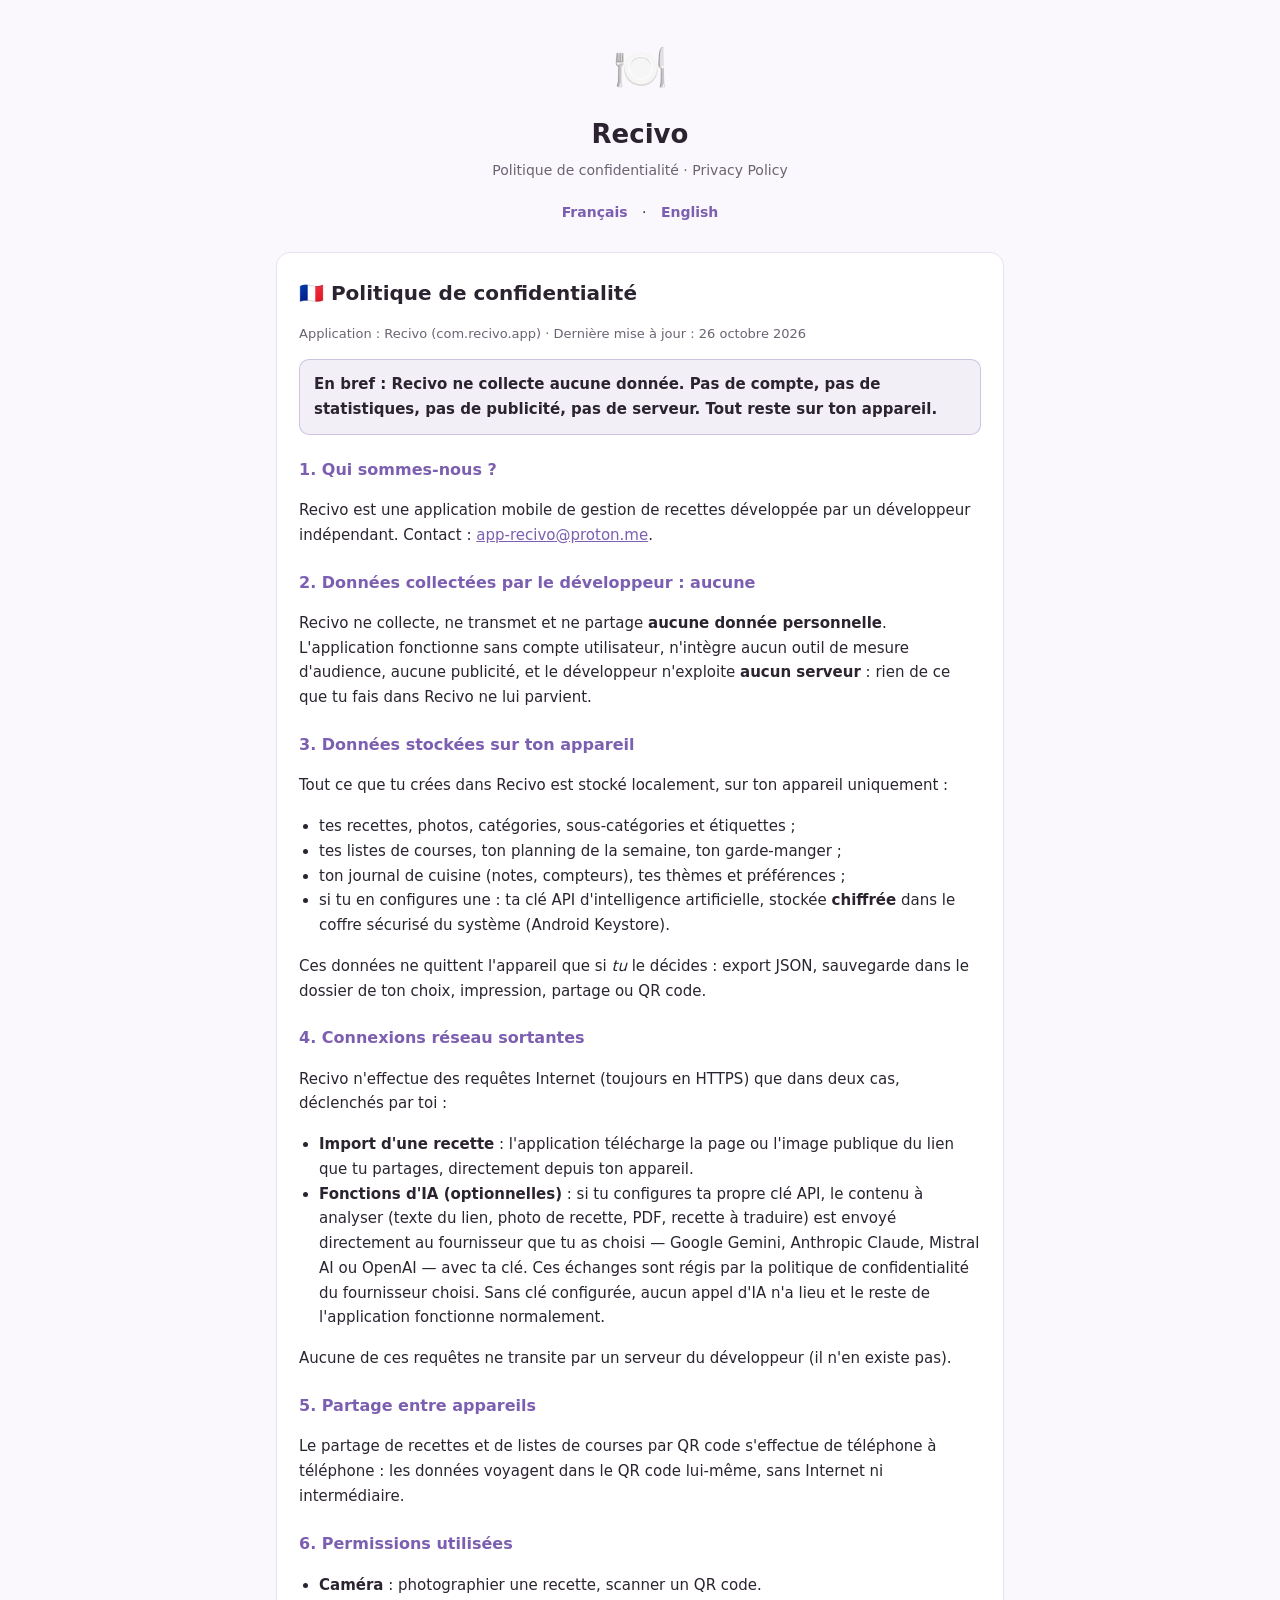
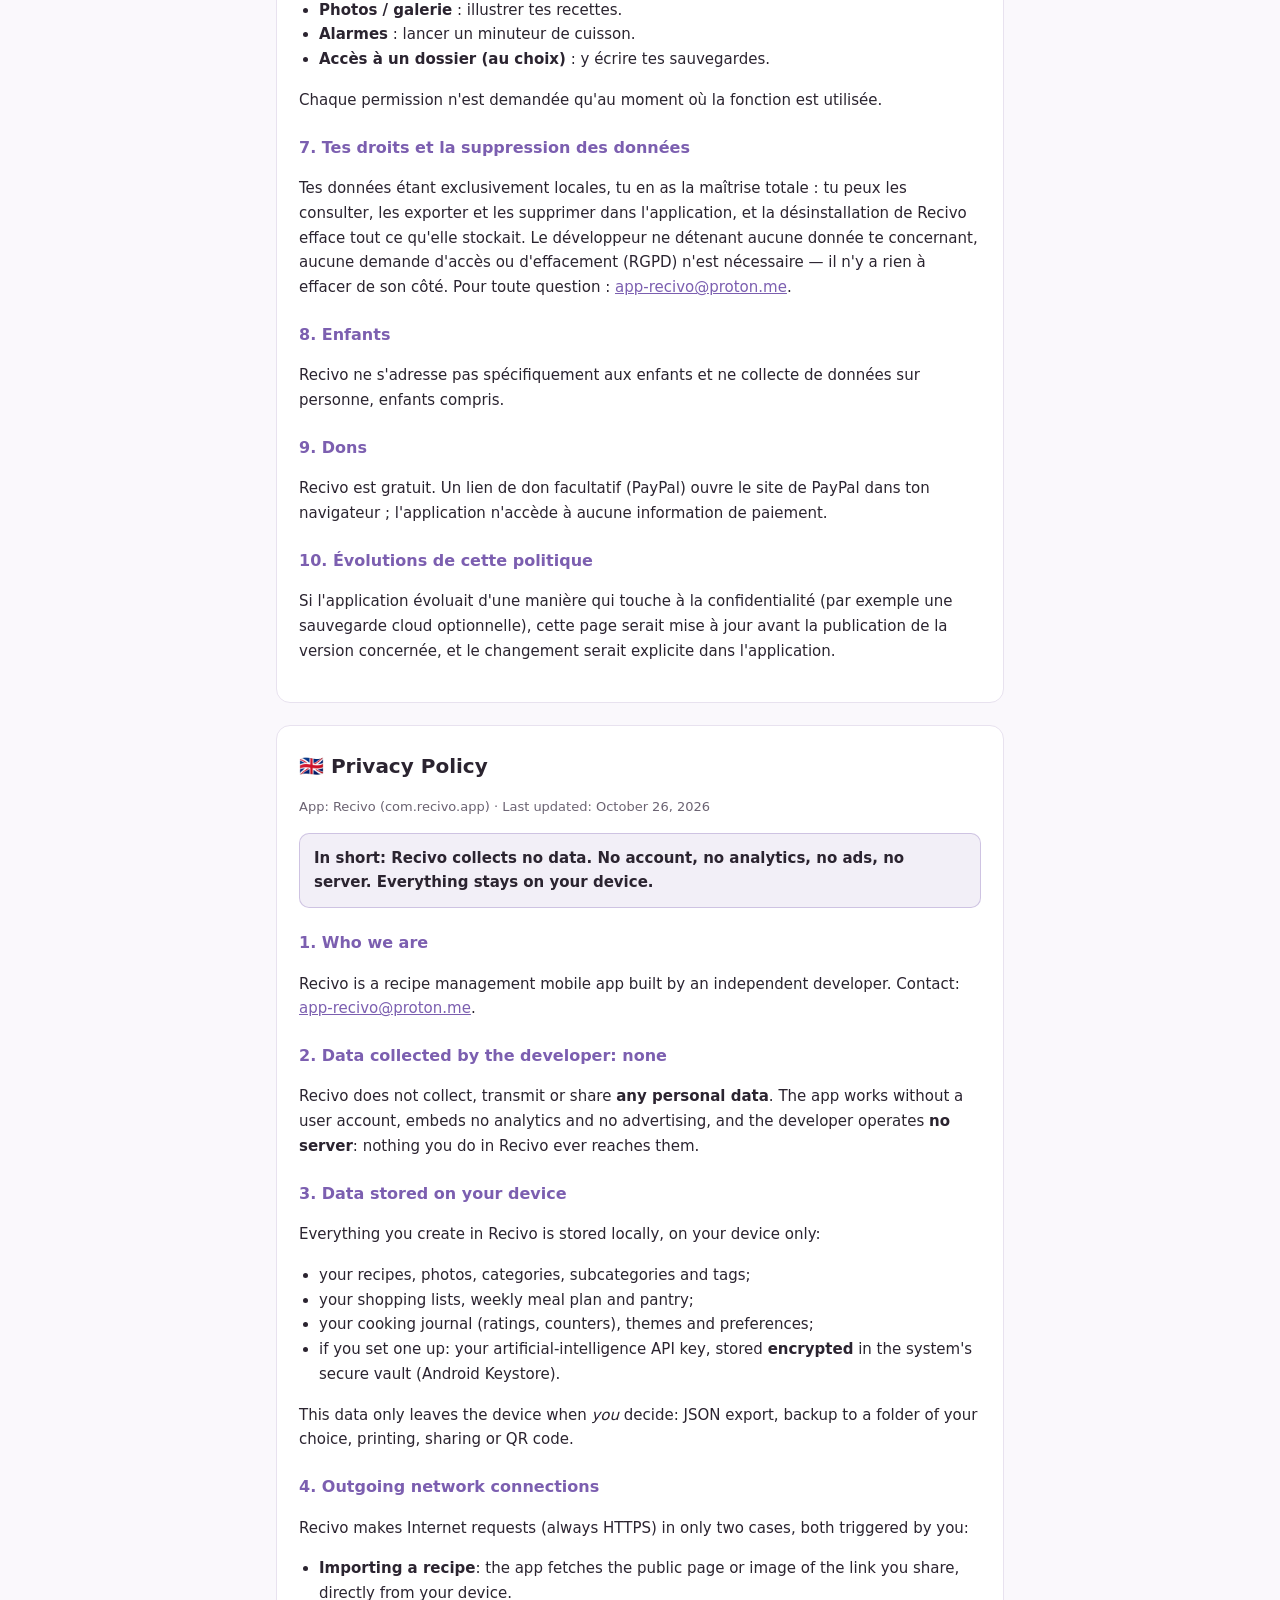
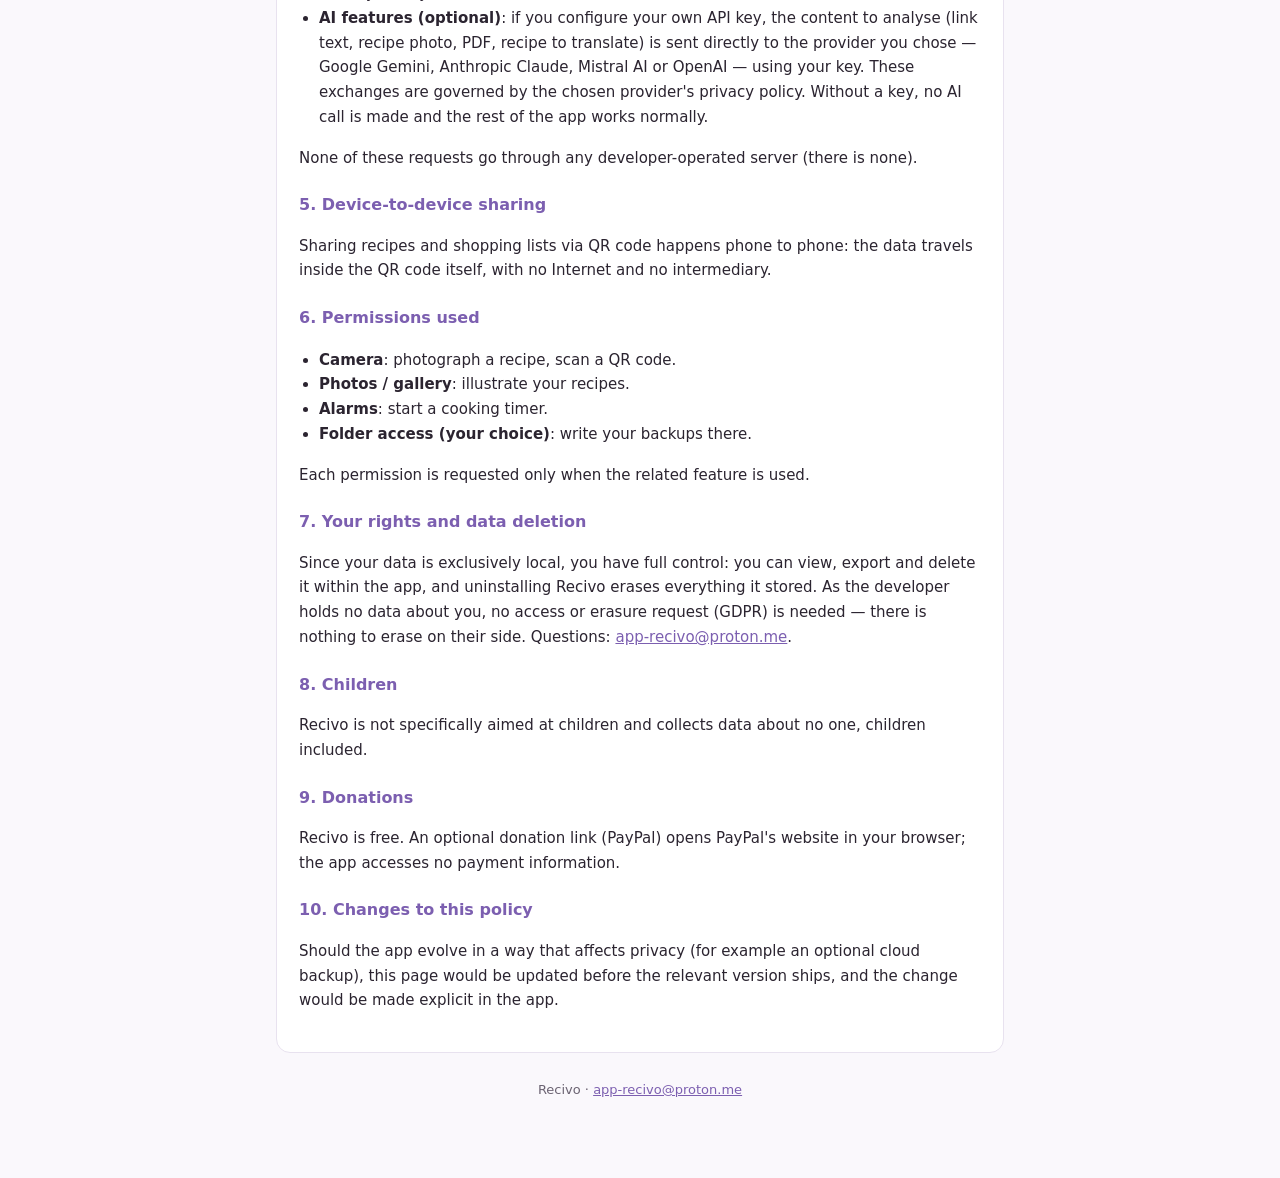
==== recivo/index.html @ d2ed09c6 "Site multi-apps : accueil + recivo/ (politique de confidentialité) Co-Authored-By: Claude Fable 5 <n" ====
<!doctype html>
<html lang="fr">
<head>
<meta charset="utf-8">
<meta name="viewport" content="width=device-width, initial-scale=1">
<title>Recivo — Politique de confidentialité</title>
<meta name="description" content="Politique de confidentialité de l'application Recivo : aucune collecte de données, stockage 100 % local.">
<style>
  :root { --ink: #2b2430; --sub: #6b6372; --accent: #7c5fb0; --bg: #faf8fc; --card: #ffffff; --border: #e8e2ef; }
  @media (prefers-color-scheme: dark) {
    :root { --ink: #ece7f2; --sub: #a79fb3; --accent: #b9a3e3; --bg: #17131c; --card: #201a28; --border: #352c42; }
  }
  * { box-sizing: border-box; }
  body { margin: 0; background: var(--bg); color: var(--ink); font: 16px/1.65 system-ui, -apple-system, "Segoe UI", Roboto, sans-serif; }
  .wrap { max-width: 760px; margin: 0 auto; padding: 32px 16px 64px; }
  header { text-align: center; margin-bottom: 28px; }
  header .logo { font-size: 44px; }
  h1 { font-size: 26px; margin: 8px 0 4px; }
  .sub { color: var(--sub); font-size: 14px; }
  nav.lang { text-align: center; margin: 18px 0 8px; font-size: 14px; }
  nav.lang a { color: var(--accent); text-decoration: none; font-weight: 600; margin: 0 10px; }
  section.card { background: var(--card); border: 1px solid var(--border); border-radius: 14px; padding: 24px 22px; margin-top: 22px; }
  h2 { font-size: 20px; margin: 0 0 6px; }
  h3 { font-size: 16px; margin: 22px 0 6px; color: var(--accent); }
  p, li { font-size: 15px; }
  ul { padding-left: 20px; }
  .muted { color: var(--sub); font-size: 13px; }
  a { color: var(--accent); }
  .tldr { background: color-mix(in srgb, var(--accent) 10%, transparent); border: 1px solid color-mix(in srgb, var(--accent) 30%, transparent); border-radius: 10px; padding: 12px 14px; font-weight: 600; }
</style>
</head>
<body>
<div class="wrap">

<header>
  <div class="logo">🍽️</div>
  <h1>Recivo</h1>
  <div class="sub">Politique de confidentialité · Privacy Policy</div>
  <nav class="lang"><a href="#fr">Français</a> · <a href="#en">English</a></nav>
</header>

<!-- ────────────────────────── FRANÇAIS ────────────────────────── -->
<section class="card" id="fr">
  <h2>🇫🇷 Politique de confidentialité</h2>
  <p class="muted">Application : Recivo (com.recivo.app) · Dernière mise à jour : 26 octobre 2026</p>

  <p class="tldr">En bref : Recivo ne collecte aucune donnée. Pas de compte, pas de statistiques, pas de publicité, pas de serveur. Tout reste sur ton appareil.</p>

  <h3>1. Qui sommes-nous ?</h3>
  <p>Recivo est une application mobile de gestion de recettes développée par un développeur indépendant. Contact : <a href="mailto:app-recivo@proton.me">app-recivo@proton.me</a>.</p>

  <h3>2. Données collectées par le développeur : aucune</h3>
  <p>Recivo ne collecte, ne transmet et ne partage <strong>aucune donnée personnelle</strong>. L'application fonctionne sans compte utilisateur, n'intègre aucun outil de mesure d'audience, aucune publicité, et le développeur n'exploite <strong>aucun serveur</strong> : rien de ce que tu fais dans Recivo ne lui parvient.</p>

  <h3>3. Données stockées sur ton appareil</h3>
  <p>Tout ce que tu crées dans Recivo est stocké localement, sur ton appareil uniquement :</p>
  <ul>
    <li>tes recettes, photos, catégories, sous-catégories et étiquettes ;</li>
    <li>tes listes de courses, ton planning de la semaine, ton garde-manger ;</li>
    <li>ton journal de cuisine (notes, compteurs), tes thèmes et préférences ;</li>
    <li>si tu en configures une : ta clé API d'intelligence artificielle, stockée <strong>chiffrée</strong> dans le coffre sécurisé du système (Android Keystore).</li>
  </ul>
  <p>Ces données ne quittent l'appareil que si <em>tu</em> le décides : export JSON, sauvegarde dans le dossier de ton choix, impression, partage ou QR code.</p>

  <h3>4. Connexions réseau sortantes</h3>
  <p>Recivo n'effectue des requêtes Internet (toujours en HTTPS) que dans deux cas, déclenchés par toi :</p>
  <ul>
    <li><strong>Import d'une recette</strong> : l'application télécharge la page ou l'image publique du lien que tu partages, directement depuis ton appareil.</li>
    <li><strong>Fonctions d'IA (optionnelles)</strong> : si tu configures ta propre clé API, le contenu à analyser (texte du lien, photo de recette, PDF, recette à traduire) est envoyé directement au fournisseur que tu as choisi — Google Gemini, Anthropic Claude, Mistral AI ou OpenAI — avec ta clé. Ces échanges sont régis par la politique de confidentialité du fournisseur choisi. Sans clé configurée, aucun appel d'IA n'a lieu et le reste de l'application fonctionne normalement.</li>
  </ul>
  <p>Aucune de ces requêtes ne transite par un serveur du développeur (il n'en existe pas).</p>

  <h3>5. Partage entre appareils</h3>
  <p>Le partage de recettes et de listes de courses par QR code s'effectue de téléphone à téléphone : les données voyagent dans le QR code lui-même, sans Internet ni intermédiaire.</p>

  <h3>6. Permissions utilisées</h3>
  <ul>
    <li><strong>Caméra</strong> : photographier une recette, scanner un QR code.</li>
    <li><strong>Photos / galerie</strong> : illustrer tes recettes.</li>
    <li><strong>Alarmes</strong> : lancer un minuteur de cuisson.</li>
    <li><strong>Accès à un dossier (au choix)</strong> : y écrire tes sauvegardes.</li>
  </ul>
  <p>Chaque permission n'est demandée qu'au moment où la fonction est utilisée.</p>

  <h3>7. Tes droits et la suppression des données</h3>
  <p>Tes données étant exclusivement locales, tu en as la maîtrise totale : tu peux les consulter, les exporter et les supprimer dans l'application, et la désinstallation de Recivo efface tout ce qu'elle stockait. Le développeur ne détenant aucune donnée te concernant, aucune demande d'accès ou d'effacement (RGPD) n'est nécessaire — il n'y a rien à effacer de son côté. Pour toute question : <a href="mailto:app-recivo@proton.me">app-recivo@proton.me</a>.</p>

  <h3>8. Enfants</h3>
  <p>Recivo ne s'adresse pas spécifiquement aux enfants et ne collecte de données sur personne, enfants compris.</p>

  <h3>9. Dons</h3>
  <p>Recivo est gratuit. Un lien de don facultatif (PayPal) ouvre le site de PayPal dans ton navigateur ; l'application n'accède à aucune information de paiement.</p>

  <h3>10. Évolutions de cette politique</h3>
  <p>Si l'application évoluait d'une manière qui touche à la confidentialité (par exemple une sauvegarde cloud optionnelle), cette page serait mise à jour avant la publication de la version concernée, et le changement serait explicite dans l'application.</p>
</section>

<!-- ────────────────────────── ENGLISH ────────────────────────── -->
<section class="card" id="en" lang="en">
  <h2>🇬🇧 Privacy Policy</h2>
  <p class="muted">App: Recivo (com.recivo.app) · Last updated: October 26, 2026</p>

  <p class="tldr">In short: Recivo collects no data. No account, no analytics, no ads, no server. Everything stays on your device.</p>

  <h3>1. Who we are</h3>
  <p>Recivo is a recipe management mobile app built by an independent developer. Contact: <a href="mailto:app-recivo@proton.me">app-recivo@proton.me</a>.</p>

  <h3>2. Data collected by the developer: none</h3>
  <p>Recivo does not collect, transmit or share <strong>any personal data</strong>. The app works without a user account, embeds no analytics and no advertising, and the developer operates <strong>no server</strong>: nothing you do in Recivo ever reaches them.</p>

  <h3>3. Data stored on your device</h3>
  <p>Everything you create in Recivo is stored locally, on your device only:</p>
  <ul>
    <li>your recipes, photos, categories, subcategories and tags;</li>
    <li>your shopping lists, weekly meal plan and pantry;</li>
    <li>your cooking journal (ratings, counters), themes and preferences;</li>
    <li>if you set one up: your artificial-intelligence API key, stored <strong>encrypted</strong> in the system's secure vault (Android Keystore).</li>
  </ul>
  <p>This data only leaves the device when <em>you</em> decide: JSON export, backup to a folder of your choice, printing, sharing or QR code.</p>

  <h3>4. Outgoing network connections</h3>
  <p>Recivo makes Internet requests (always HTTPS) in only two cases, both triggered by you:</p>
  <ul>
    <li><strong>Importing a recipe</strong>: the app fetches the public page or image of the link you share, directly from your device.</li>
    <li><strong>AI features (optional)</strong>: if you configure your own API key, the content to analyse (link text, recipe photo, PDF, recipe to translate) is sent directly to the provider you chose — Google Gemini, Anthropic Claude, Mistral AI or OpenAI — using your key. These exchanges are governed by the chosen provider's privacy policy. Without a key, no AI call is made and the rest of the app works normally.</li>
  </ul>
  <p>None of these requests go through any developer-operated server (there is none).</p>

  <h3>5. Device-to-device sharing</h3>
  <p>Sharing recipes and shopping lists via QR code happens phone to phone: the data travels inside the QR code itself, with no Internet and no intermediary.</p>

  <h3>6. Permissions used</h3>
  <ul>
    <li><strong>Camera</strong>: photograph a recipe, scan a QR code.</li>
    <li><strong>Photos / gallery</strong>: illustrate your recipes.</li>
    <li><strong>Alarms</strong>: start a cooking timer.</li>
    <li><strong>Folder access (your choice)</strong>: write your backups there.</li>
  </ul>
  <p>Each permission is requested only when the related feature is used.</p>

  <h3>7. Your rights and data deletion</h3>
  <p>Since your data is exclusively local, you have full control: you can view, export and delete it within the app, and uninstalling Recivo erases everything it stored. As the developer holds no data about you, no access or erasure request (GDPR) is needed — there is nothing to erase on their side. Questions: <a href="mailto:app-recivo@proton.me">app-recivo@proton.me</a>.</p>

  <h3>8. Children</h3>
  <p>Recivo is not specifically aimed at children and collects data about no one, children included.</p>

  <h3>9. Donations</h3>
  <p>Recivo is free. An optional donation link (PayPal) opens PayPal's website in your browser; the app accesses no payment information.</p>

  <h3>10. Changes to this policy</h3>
  <p>Should the app evolve in a way that affects privacy (for example an optional cloud backup), this page would be updated before the relevant version ships, and the change would be made explicit in the app.</p>
</section>

<p class="muted" style="text-align:center; margin-top: 26px;">Recivo · <a href="mailto:app-recivo@proton.me">app-recivo@proton.me</a></p>

</div>
</body>
</html>
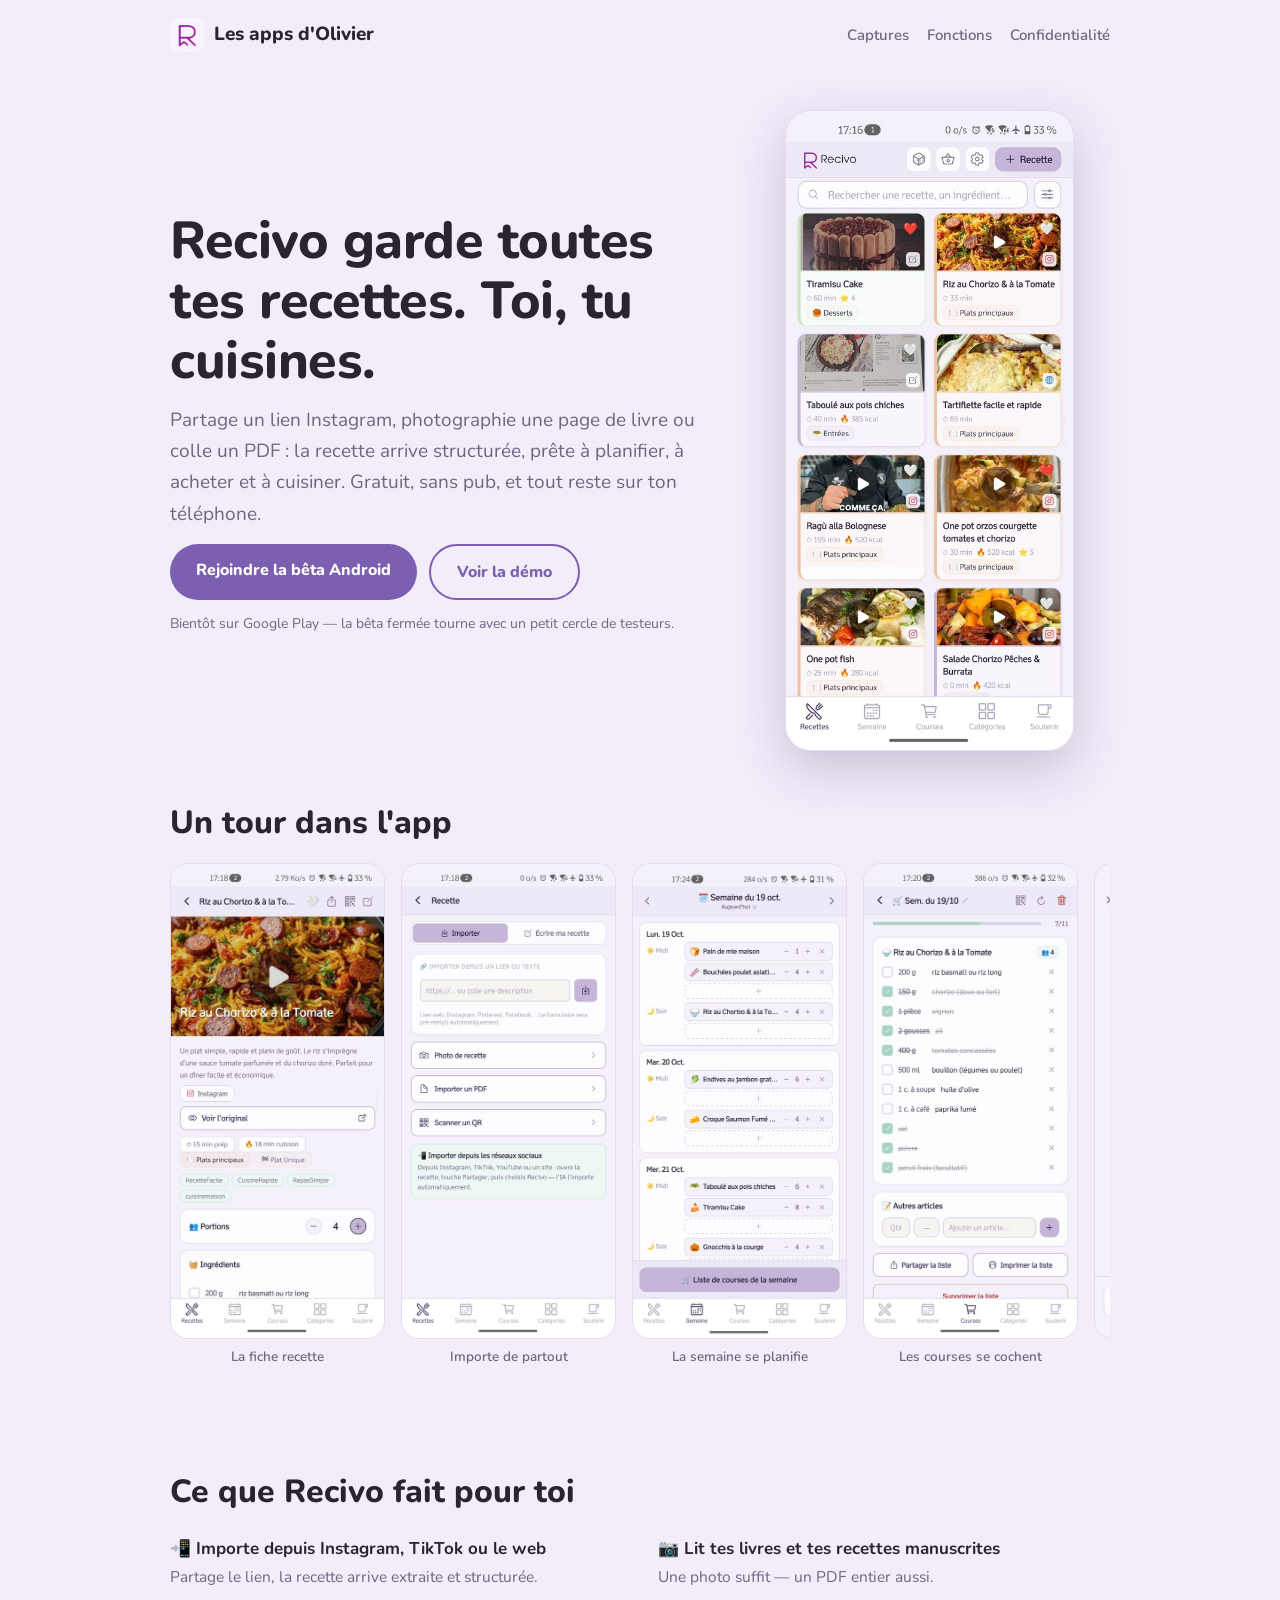
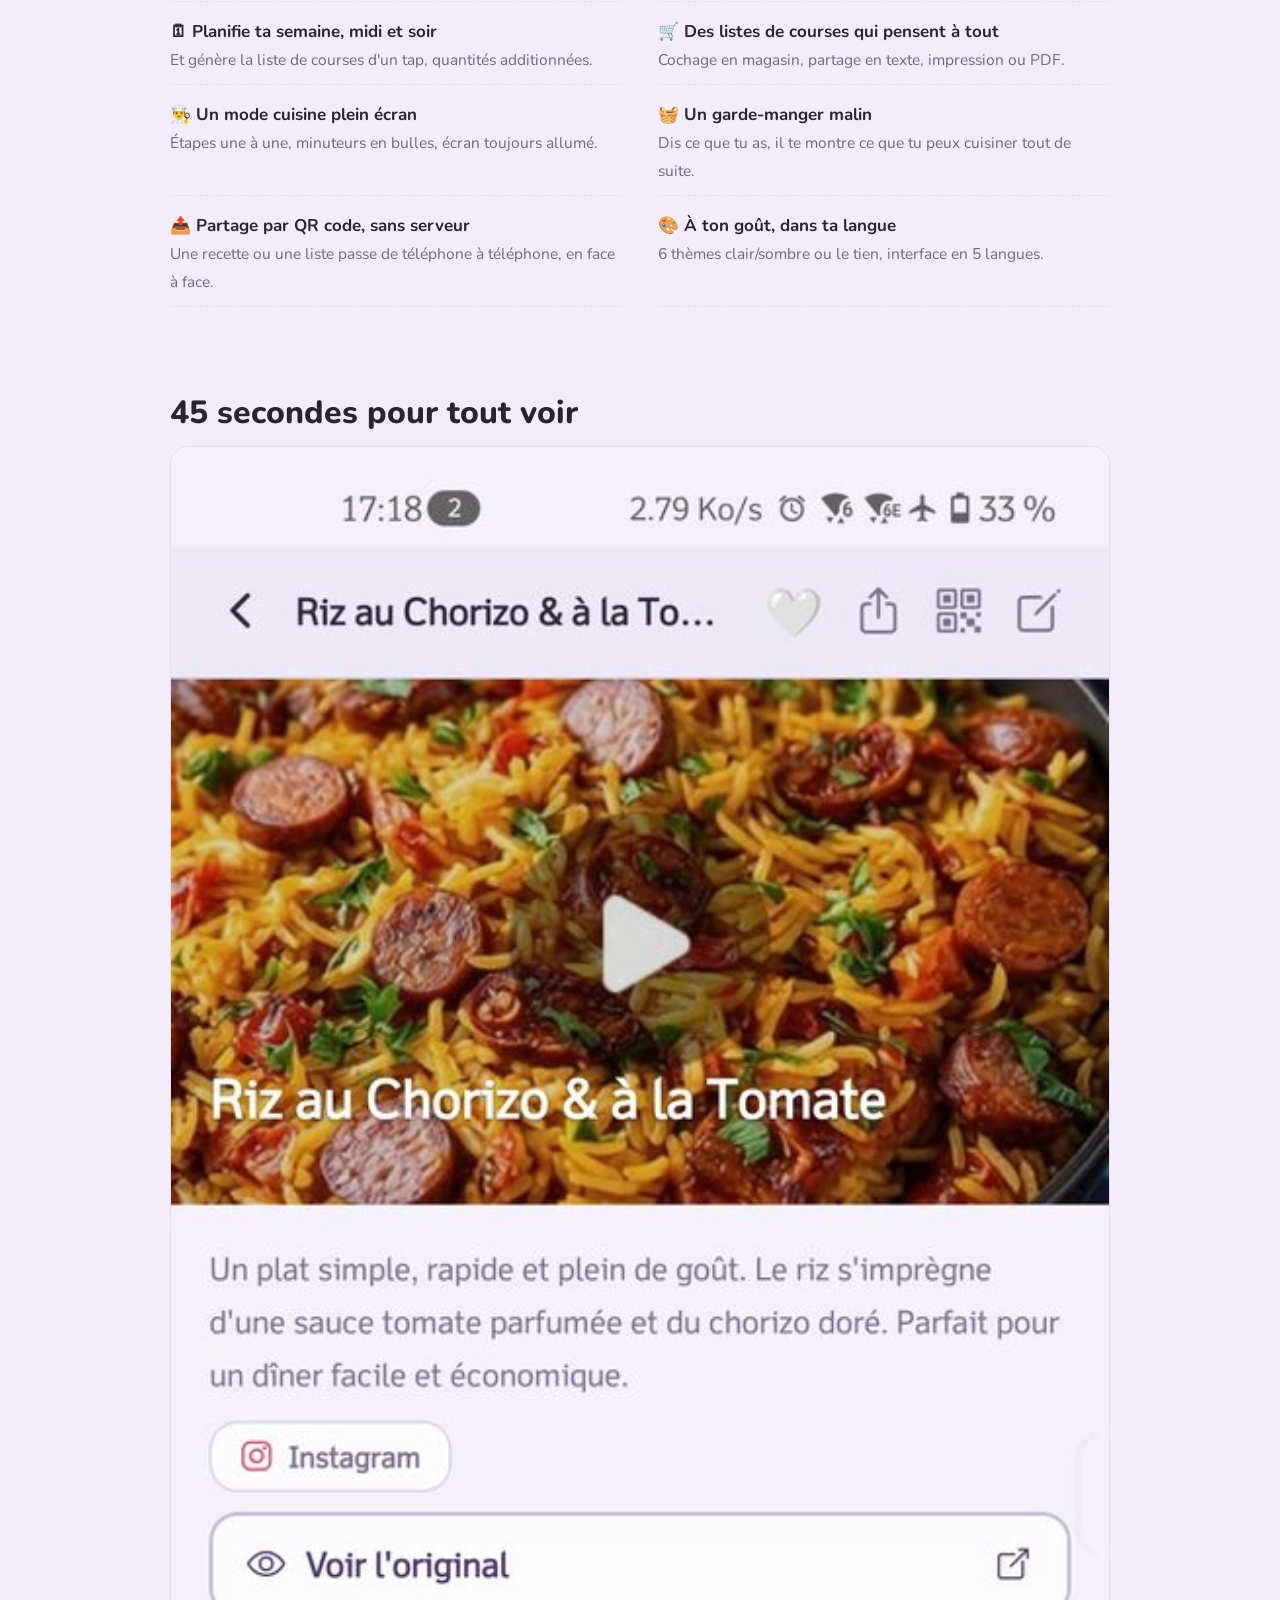
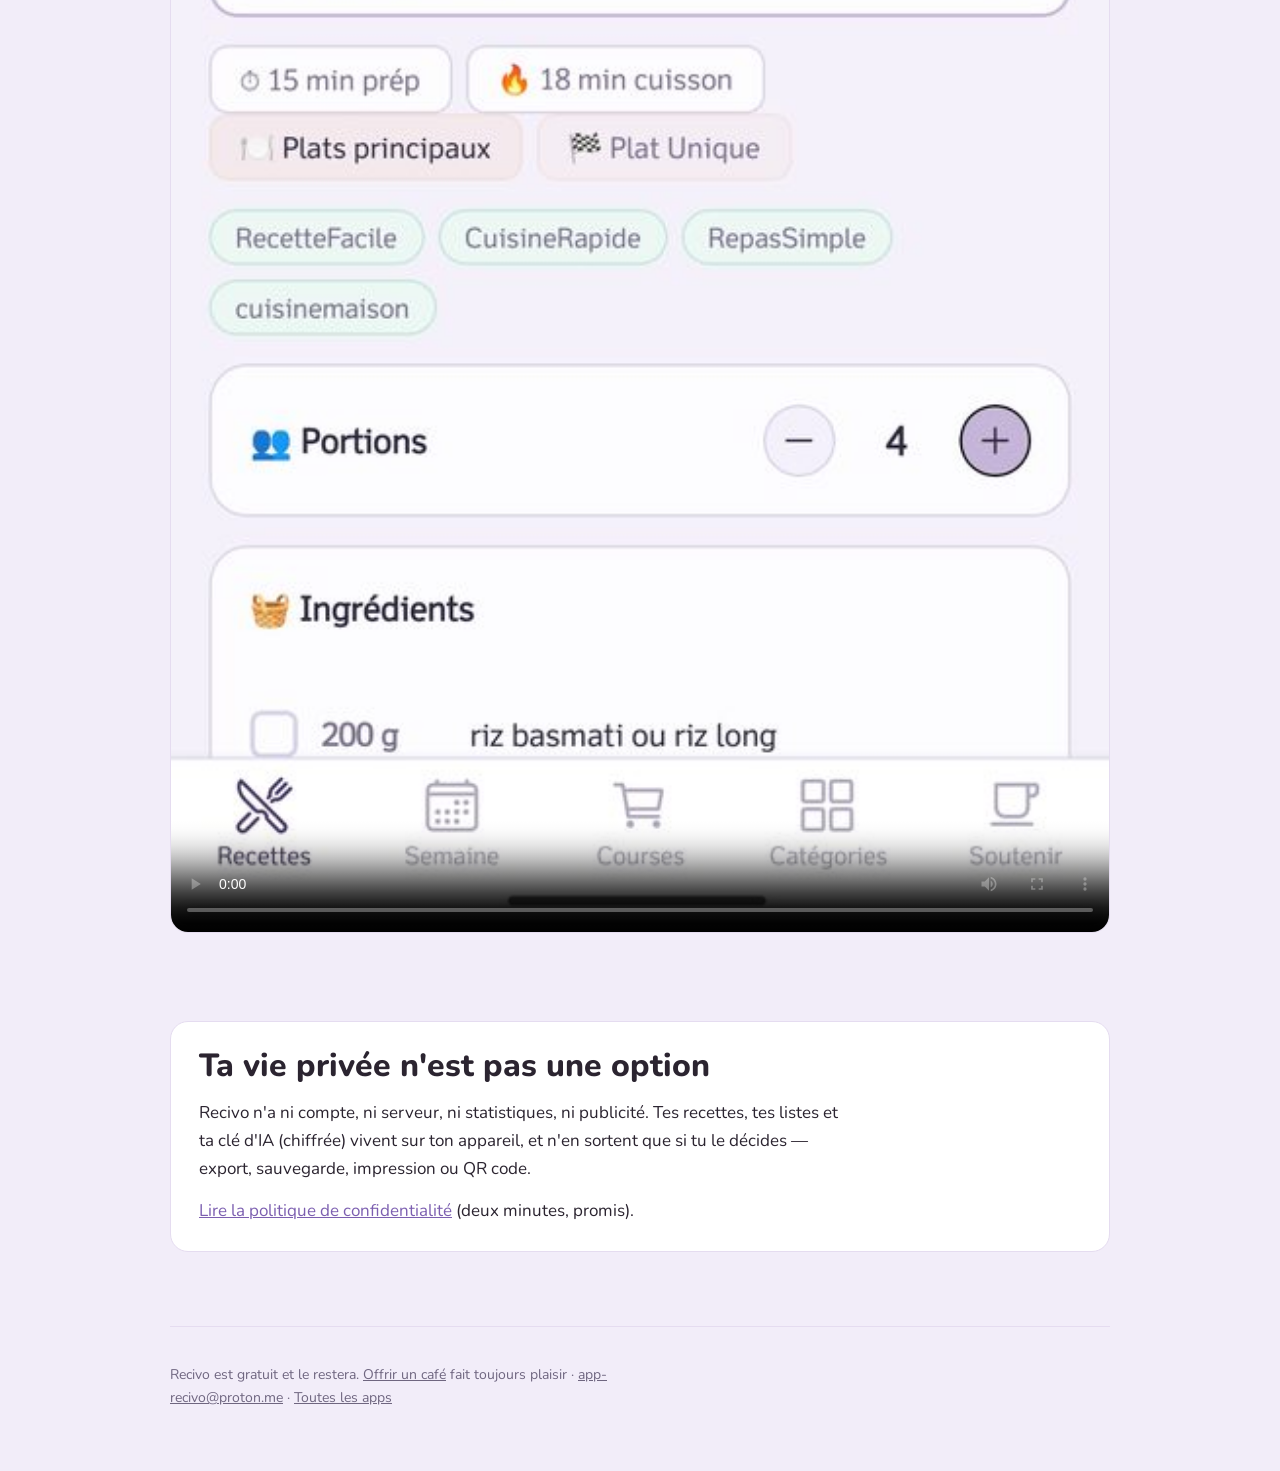
==== commit 8e80b67d: "Site vitrine : accueil, page Recivo (captures, vidéo, fonctions), politique déplacée La politique de" ====
--- a/recivo/index.html
+++ b/recivo/index.html
@@ -3,155 +3,94 @@
 <head>
 <meta charset="utf-8">
 <meta name="viewport" content="width=device-width, initial-scale=1">
-<title>Recivo — Politique de confidentialité</title>
-<meta name="description" content="Politique de confidentialité de l'application Recivo : aucune collecte de données, stockage 100 % local.">
-<style>
-  :root { --ink: #2b2430; --sub: #6b6372; --accent: #7c5fb0; --bg: #faf8fc; --card: #ffffff; --border: #e8e2ef; }
-  @media (prefers-color-scheme: dark) {
-    :root { --ink: #ece7f2; --sub: #a79fb3; --accent: #b9a3e3; --bg: #17131c; --card: #201a28; --border: #352c42; }
-  }
-  * { box-sizing: border-box; }
-  body { margin: 0; background: var(--bg); color: var(--ink); font: 16px/1.65 system-ui, -apple-system, "Segoe UI", Roboto, sans-serif; }
-  .wrap { max-width: 760px; margin: 0 auto; padding: 32px 16px 64px; }
-  header { text-align: center; margin-bottom: 28px; }
-  header .logo { font-size: 44px; }
-  h1 { font-size: 26px; margin: 8px 0 4px; }
-  .sub { color: var(--sub); font-size: 14px; }
-  nav.lang { text-align: center; margin: 18px 0 8px; font-size: 14px; }
-  nav.lang a { color: var(--accent); text-decoration: none; font-weight: 600; margin: 0 10px; }
-  section.card { background: var(--card); border: 1px solid var(--border); border-radius: 14px; padding: 24px 22px; margin-top: 22px; }
-  h2 { font-size: 20px; margin: 0 0 6px; }
-  h3 { font-size: 16px; margin: 22px 0 6px; color: var(--accent); }
-  p, li { font-size: 15px; }
-  ul { padding-left: 20px; }
-  .muted { color: var(--sub); font-size: 13px; }
-  a { color: var(--accent); }
-  .tldr { background: color-mix(in srgb, var(--accent) 10%, transparent); border: 1px solid color-mix(in srgb, var(--accent) 30%, transparent); border-radius: 10px; padding: 12px 14px; font-weight: 600; }
-</style>
+<title>Recivo — Tes recettes, enfin organisées</title>
+<meta name="description" content="Recivo importe tes recettes depuis Instagram, un livre ou un PDF, planifie ta semaine et génère tes listes de courses. Gratuit, sans pub, 100 % local.">
+<link rel="icon" href="../assets/recivo-icon.png">
+<link rel="preconnect" href="https://fonts.googleapis.com">
+<link rel="preconnect" href="https://fonts.gstatic.com" crossorigin>
+<link href="https://fonts.googleapis.com/css2?family=Nunito:wght@400;600;800&display=swap" rel="stylesheet">
+<link rel="stylesheet" href="../assets/site.css">
 </head>
 <body>
 <div class="wrap">
 
-<header>
-  <div class="logo">🍽️</div>
-  <h1>Recivo</h1>
-  <div class="sub">Politique de confidentialité · Privacy Policy</div>
-  <nav class="lang"><a href="#fr">Français</a> · <a href="#en">English</a></nav>
-</header>
+  <header class="top">
+    <img src="../assets/recivo-icon.png" alt="">
+    <a href="../">Les apps d'Olivier</a>
+    <nav>
+      <a href="#captures">Captures</a>
+      <a href="#fonctions">Fonctions</a>
+      <a href="confidentialite.html">Confidentialité</a>
+    </nav>
+  </header>
 
-<!-- ────────────────────────── FRANÇAIS ────────────────────────── -->
-<section class="card" id="fr">
-  <h2>🇫🇷 Politique de confidentialité</h2>
-  <p class="muted">Application : Recivo (com.recivo.app) · Dernière mise à jour : 26 octobre 2026</p>
+  <div class="hero-app">
+    <div>
+      <h1>Recivo garde toutes tes recettes. Toi, tu cuisines.</h1>
+      <p class="lead">Partage un lien Instagram, photographie une page de livre ou colle un PDF :
+      la recette arrive structurée, prête à planifier, à acheter et à cuisiner.
+      Gratuit, sans pub, et tout reste sur ton téléphone.</p>
+      <div class="ctas">
+        <a class="btn" href="mailto:app-recivo@proton.me?subject=Rejoindre%20la%20b%C3%AAta%20Recivo">Rejoindre la bêta Android</a>
+        <a class="btn ghost" href="#video">Voir la démo</a>
+      </div>
+      <p style="font-size:14px; color:var(--sub); margin-top:12px;">Bientôt sur Google Play — la bêta fermée tourne avec un petit cercle de testeurs.</p>
+    </div>
+    <img class="phone" src="img/accueil.jpg" alt="L'écran d'accueil de Recivo : une grille de recettes illustrées.">
+  </div>
 
-  <p class="tldr">En bref : Recivo ne collecte aucune donnée. Pas de compte, pas de statistiques, pas de publicité, pas de serveur. Tout reste sur ton appareil.</p>
+  <section id="captures">
+    <h2>Un tour dans l'app</h2>
+    <div class="reel" aria-label="Captures d'écran de Recivo">
+      <figure><img src="img/fiche.jpg" alt="Une fiche recette complète avec photo, temps et étiquettes."><figcaption>La fiche recette</figcaption></figure>
+      <figure><img src="img/importer.jpg" alt="L'écran d'import : lien, photo, PDF ou QR code."><figcaption>Importe de partout</figcaption></figure>
+      <figure><img src="img/semaine.jpg" alt="Le planificateur de semaine, midi et soir."><figcaption>La semaine se planifie</figcaption></figure>
+      <figure><img src="img/courses.jpg" alt="Une liste de courses générée, articles cochés en magasin."><figcaption>Les courses se cochent</figcaption></figure>
+      <figure><img src="img/cuisine.jpg" alt="Le mode cuisine plein écran avec deux minuteurs flottants."><figcaption>Le mode cuisine guide</figcaption></figure>
+      <figure><img src="img/garde-manger.jpg" alt="Le garde-manger : ce que tu peux cuisiner avec ce que tu as."><figcaption>Le garde-manger sait</figcaption></figure>
+      <figure><img src="img/themes.jpg" alt="Le choix des thèmes graphiques en aperçus miniatures."><figcaption>Les thèmes s'essayent</figcaption></figure>
+      <figure><img src="img/accueil.jpg" alt="L'accueil de Recivo avec la recherche et les filtres."><figcaption>Tout au même endroit</figcaption></figure>
+    </div>
+  </section>
 
-  <h3>1. Qui sommes-nous ?</h3>
-  <p>Recivo est une application mobile de gestion de recettes développée par un développeur indépendant. Contact : <a href="mailto:app-recivo@proton.me">app-recivo@proton.me</a>.</p>
+  <section id="fonctions">
+    <h2>Ce que Recivo fait pour toi</h2>
+    <ul class="feats">
+      <li><b>📲 Importe depuis Instagram, TikTok ou le web</b><span>Partage le lien, la recette arrive extraite et structurée.</span></li>
+      <li><b>📷 Lit tes livres et tes recettes manuscrites</b><span>Une photo suffit — un PDF entier aussi.</span></li>
+      <li><b>🗓 Planifie ta semaine, midi et soir</b><span>Et génère la liste de courses d'un tap, quantités additionnées.</span></li>
+      <li><b>🛒 Des listes de courses qui pensent à tout</b><span>Cochage en magasin, partage en texte, impression ou PDF.</span></li>
+      <li><b>👨‍🍳 Un mode cuisine plein écran</b><span>Étapes une à une, minuteurs en bulles, écran toujours allumé.</span></li>
+      <li><b>🧺 Un garde-manger malin</b><span>Dis ce que tu as, il te montre ce que tu peux cuisiner tout de suite.</span></li>
+      <li><b>📤 Partage par QR code, sans serveur</b><span>Une recette ou une liste passe de téléphone à téléphone, en face à face.</span></li>
+      <li><b>🎨 À ton goût, dans ta langue</b><span>6 thèmes clair/sombre ou le tien, interface en 5 langues.</span></li>
+    </ul>
+  </section>
 
-  <h3>2. Données collectées par le développeur : aucune</h3>
-  <p>Recivo ne collecte, ne transmet et ne partage <strong>aucune donnée personnelle</strong>. L'application fonctionne sans compte utilisateur, n'intègre aucun outil de mesure d'audience, aucune publicité, et le développeur n'exploite <strong>aucun serveur</strong> : rien de ce que tu fais dans Recivo ne lui parvient.</p>
+  <section id="video">
+    <h2>45 secondes pour tout voir</h2>
+    <video controls preload="metadata" poster="img/fiche.jpg">
+      <source src="promo.mp4" type="video/mp4">
+      Ta visionneuse ne lit pas la vidéo — <a href="promo.mp4">la télécharger</a>.
+    </video>
+  </section>
 
-  <h3>3. Données stockées sur ton appareil</h3>
-  <p>Tout ce que tu crées dans Recivo est stocké localement, sur ton appareil uniquement :</p>
-  <ul>
-    <li>tes recettes, photos, catégories, sous-catégories et étiquettes ;</li>
-    <li>tes listes de courses, ton planning de la semaine, ton garde-manger ;</li>
-    <li>ton journal de cuisine (notes, compteurs), tes thèmes et préférences ;</li>
-    <li>si tu en configures une : ta clé API d'intelligence artificielle, stockée <strong>chiffrée</strong> dans le coffre sécurisé du système (Android Keystore).</li>
-  </ul>
-  <p>Ces données ne quittent l'appareil que si <em>tu</em> le décides : export JSON, sauvegarde dans le dossier de ton choix, impression, partage ou QR code.</p>
+  <section>
+    <div class="trust">
+      <h2>Ta vie privée n'est pas une option</h2>
+      <p>Recivo n'a ni compte, ni serveur, ni statistiques, ni publicité. Tes recettes, tes listes
+      et ta clé d'IA (chiffrée) vivent sur ton appareil, et n'en sortent que si tu le décides —
+      export, sauvegarde, impression ou QR code.</p>
+      <p><a href="confidentialite.html">Lire la politique de confidentialité</a> (deux minutes, promis).</p>
+    </div>
+  </section>
 
-  <h3>4. Connexions réseau sortantes</h3>
-  <p>Recivo n'effectue des requêtes Internet (toujours en HTTPS) que dans deux cas, déclenchés par toi :</p>
-  <ul>
-    <li><strong>Import d'une recette</strong> : l'application télécharge la page ou l'image publique du lien que tu partages, directement depuis ton appareil.</li>
-    <li><strong>Fonctions d'IA (optionnelles)</strong> : si tu configures ta propre clé API, le contenu à analyser (texte du lien, photo de recette, PDF, recette à traduire) est envoyé directement au fournisseur que tu as choisi — Google Gemini, Anthropic Claude, Mistral AI ou OpenAI — avec ta clé. Ces échanges sont régis par la politique de confidentialité du fournisseur choisi. Sans clé configurée, aucun appel d'IA n'a lieu et le reste de l'application fonctionne normalement.</li>
-  </ul>
-  <p>Aucune de ces requêtes ne transite par un serveur du développeur (il n'en existe pas).</p>
-
-  <h3>5. Partage entre appareils</h3>
-  <p>Le partage de recettes et de listes de courses par QR code s'effectue de téléphone à téléphone : les données voyagent dans le QR code lui-même, sans Internet ni intermédiaire.</p>
-
-  <h3>6. Permissions utilisées</h3>
-  <ul>
-    <li><strong>Caméra</strong> : photographier une recette, scanner un QR code.</li>
-    <li><strong>Photos / galerie</strong> : illustrer tes recettes.</li>
-    <li><strong>Alarmes</strong> : lancer un minuteur de cuisson.</li>
-    <li><strong>Accès à un dossier (au choix)</strong> : y écrire tes sauvegardes.</li>
-  </ul>
-  <p>Chaque permission n'est demandée qu'au moment où la fonction est utilisée.</p>
-
-  <h3>7. Tes droits et la suppression des données</h3>
-  <p>Tes données étant exclusivement locales, tu en as la maîtrise totale : tu peux les consulter, les exporter et les supprimer dans l'application, et la désinstallation de Recivo efface tout ce qu'elle stockait. Le développeur ne détenant aucune donnée te concernant, aucune demande d'accès ou d'effacement (RGPD) n'est nécessaire — il n'y a rien à effacer de son côté. Pour toute question : <a href="mailto:app-recivo@proton.me">app-recivo@proton.me</a>.</p>
-
-  <h3>8. Enfants</h3>
-  <p>Recivo ne s'adresse pas spécifiquement aux enfants et ne collecte de données sur personne, enfants compris.</p>
-
-  <h3>9. Dons</h3>
-  <p>Recivo est gratuit. Un lien de don facultatif (PayPal) ouvre le site de PayPal dans ton navigateur ; l'application n'accède à aucune information de paiement.</p>
-
-  <h3>10. Évolutions de cette politique</h3>
-  <p>Si l'application évoluait d'une manière qui touche à la confidentialité (par exemple une sauvegarde cloud optionnelle), cette page serait mise à jour avant la publication de la version concernée, et le changement serait explicite dans l'application.</p>
-</section>
-
-<!-- ────────────────────────── ENGLISH ────────────────────────── -->
-<section class="card" id="en" lang="en">
-  <h2>🇬🇧 Privacy Policy</h2>
-  <p class="muted">App: Recivo (com.recivo.app) · Last updated: October 26, 2026</p>
-
-  <p class="tldr">In short: Recivo collects no data. No account, no analytics, no ads, no server. Everything stays on your device.</p>
-
-  <h3>1. Who we are</h3>
-  <p>Recivo is a recipe management mobile app built by an independent developer. Contact: <a href="mailto:app-recivo@proton.me">app-recivo@proton.me</a>.</p>
-
-  <h3>2. Data collected by the developer: none</h3>
-  <p>Recivo does not collect, transmit or share <strong>any personal data</strong>. The app works without a user account, embeds no analytics and no advertising, and the developer operates <strong>no server</strong>: nothing you do in Recivo ever reaches them.</p>
-
-  <h3>3. Data stored on your device</h3>
-  <p>Everything you create in Recivo is stored locally, on your device only:</p>
-  <ul>
-    <li>your recipes, photos, categories, subcategories and tags;</li>
-    <li>your shopping lists, weekly meal plan and pantry;</li>
-    <li>your cooking journal (ratings, counters), themes and preferences;</li>
-    <li>if you set one up: your artificial-intelligence API key, stored <strong>encrypted</strong> in the system's secure vault (Android Keystore).</li>
-  </ul>
-  <p>This data only leaves the device when <em>you</em> decide: JSON export, backup to a folder of your choice, printing, sharing or QR code.</p>
-
-  <h3>4. Outgoing network connections</h3>
-  <p>Recivo makes Internet requests (always HTTPS) in only two cases, both triggered by you:</p>
-  <ul>
-    <li><strong>Importing a recipe</strong>: the app fetches the public page or image of the link you share, directly from your device.</li>
-    <li><strong>AI features (optional)</strong>: if you configure your own API key, the content to analyse (link text, recipe photo, PDF, recipe to translate) is sent directly to the provider you chose — Google Gemini, Anthropic Claude, Mistral AI or OpenAI — using your key. These exchanges are governed by the chosen provider's privacy policy. Without a key, no AI call is made and the rest of the app works normally.</li>
-  </ul>
-  <p>None of these requests go through any developer-operated server (there is none).</p>
-
-  <h3>5. Device-to-device sharing</h3>
-  <p>Sharing recipes and shopping lists via QR code happens phone to phone: the data travels inside the QR code itself, with no Internet and no intermediary.</p>
-
-  <h3>6. Permissions used</h3>
-  <ul>
-    <li><strong>Camera</strong>: photograph a recipe, scan a QR code.</li>
-    <li><strong>Photos / gallery</strong>: illustrate your recipes.</li>
-    <li><strong>Alarms</strong>: start a cooking timer.</li>
-    <li><strong>Folder access (your choice)</strong>: write your backups there.</li>
-  </ul>
-  <p>Each permission is requested only when the related feature is used.</p>
-
-  <h3>7. Your rights and data deletion</h3>
-  <p>Since your data is exclusively local, you have full control: you can view, export and delete it within the app, and uninstalling Recivo erases everything it stored. As the developer holds no data about you, no access or erasure request (GDPR) is needed — there is nothing to erase on their side. Questions: <a href="mailto:app-recivo@proton.me">app-recivo@proton.me</a>.</p>
-
-  <h3>8. Children</h3>
-  <p>Recivo is not specifically aimed at children and collects data about no one, children included.</p>
-
-  <h3>9. Donations</h3>
-  <p>Recivo is free. An optional donation link (PayPal) opens PayPal's website in your browser; the app accesses no payment information.</p>
-
-  <h3>10. Changes to this policy</h3>
-  <p>Should the app evolve in a way that affects privacy (for example an optional cloud backup), this page would be updated before the relevant version ships, and the change would be made explicit in the app.</p>
-</section>
-
-<p class="muted" style="text-align:center; margin-top: 26px;">Recivo · <a href="mailto:app-recivo@proton.me">app-recivo@proton.me</a></p>
+  <footer>
+    <p>Recivo est gratuit et le restera.
+      <a href="https://paypal.me/AppRecivo">Offrir un café</a> fait toujours plaisir ·
+      <a href="mailto:app-recivo@proton.me">app-recivo@proton.me</a> ·
+      <a href="../">Toutes les apps</a></p>
+  </footer>
 
 </div>
 </body>
--- a/assets/site.css
+++ b/assets/site.css
@@ -0,0 +1,120 @@
+/* Site des apps d'Olivier — la palette et la rondeur viennent de Recivo. */
+:root {
+  --bg: #F2EDF9;
+  --surface: #FFFFFF;
+  --ink: #2B2430;
+  --sub: #6F6680;
+  --violet: #7C5FB0;
+  --framboise: #C13BA4;
+  --mint: #A8D5C2;
+  --border: #E5DCF0;
+  --radius: 18px;
+}
+@media (prefers-color-scheme: dark) {
+  :root {
+    --bg: #171221;
+    --surface: #211A2E;
+    --ink: #EDE7F5;
+    --sub: #A79DB8;
+    --violet: #B49BE0;
+    --framboise: #E072C8;
+    --mint: #7FB8A2;
+    --border: #372C4A;
+  }
+}
+* { box-sizing: border-box; }
+html { scroll-behavior: smooth; }
+@media (prefers-reduced-motion: reduce) { html { scroll-behavior: auto; } }
+body {
+  margin: 0;
+  background: var(--bg);
+  color: var(--ink);
+  font-family: "Nunito", system-ui, sans-serif;
+  font-size: 17px;
+  line-height: 1.65;
+}
+.wrap { max-width: 980px; margin: 0 auto; padding: 0 20px; }
+
+/* ── Barre haute ── */
+.top { display: flex; align-items: center; gap: 10px; padding: 18px 0; }
+.top img { width: 34px; height: 34px; border-radius: 9px; }
+.top a { color: var(--ink); text-decoration: none; font-weight: 800; font-size: 19px; }
+.top nav { margin-left: auto; display: flex; gap: 18px; }
+.top nav a { font-weight: 600; font-size: 15px; color: var(--sub); }
+.top nav a:hover { color: var(--violet); }
+/* En étroit, la barre garde logo + nom ; les ancres vivent dans la page */
+@media (max-width: 560px) { .top nav { display: none; } }
+
+h1, h2 { line-height: 1.15; margin: 0 0 14px; font-weight: 800; }
+h1 { font-size: clamp(34px, 5.5vw, 52px); letter-spacing: -0.5px; }
+h2 { font-size: clamp(24px, 3.4vw, 32px); }
+p { margin: 0 0 14px; max-width: 64ch; }
+.lead { font-size: 19px; color: var(--sub); }
+a { color: var(--violet); }
+:focus-visible { outline: 3px solid var(--framboise); outline-offset: 2px; border-radius: 6px; }
+
+.btn {
+  display: inline-block; background: var(--violet); color: #fff;
+  font-weight: 800; text-decoration: none; padding: 13px 26px;
+  border-radius: 999px; font-size: 16px;
+}
+.btn:hover { background: var(--framboise); }
+.btn.ghost { background: transparent; color: var(--violet); border: 2px solid var(--violet); }
+.btn.ghost:hover { color: var(--framboise); border-color: var(--framboise); background: transparent; }
+
+section { padding: 44px 0; }
+footer { padding: 36px 0 48px; color: var(--sub); font-size: 14px; border-top: 1px solid var(--border); margin-top: 30px; }
+footer a { color: var(--sub); }
+
+/* ── Accueil : les deux apps ── */
+.hero-home { text-align: center; padding: 64px 0 30px; }
+.hero-home img { width: 96px; height: 96px; border-radius: 24px; margin-bottom: 18px; }
+.apps { display: grid; grid-template-columns: 1fr 1fr; gap: 22px; padding: 26px 0 10px; }
+@media (max-width: 720px) { .apps { grid-template-columns: 1fr; } }
+.app-card {
+  background: var(--surface); border: 1px solid var(--border);
+  border-radius: var(--radius); padding: 28px; text-decoration: none; color: var(--ink);
+  display: flex; flex-direction: column; gap: 10px;
+}
+.app-card:hover { border-color: var(--violet); }
+.app-card .head { display: flex; align-items: center; gap: 14px; }
+.app-card .head img, .app-card .head .glyph {
+  width: 56px; height: 56px; border-radius: 14px; flex: none;
+  display: grid; place-items: center; font-size: 30px; background: var(--bg);
+}
+.app-card h2 { margin: 0; font-size: 24px; }
+.app-card .state { font-size: 14px; color: var(--sub); font-weight: 600; }
+.app-card p { color: var(--sub); margin: 0; }
+.app-card.soon { opacity: 0.85; }
+.app-card .go { color: var(--violet); font-weight: 800; }
+
+/* ── Page app : héros ── */
+.hero-app { display: grid; grid-template-columns: 1.2fr 0.8fr; gap: 36px; align-items: center; padding: 40px 0 10px; }
+@media (max-width: 760px) { .hero-app { grid-template-columns: 1fr; } }
+.hero-app .phone {
+  width: min(300px, 80%); justify-self: center;
+  border-radius: 26px; border: 1px solid var(--border);
+  box-shadow: 0 18px 50px rgba(60, 35, 100, 0.22);
+}
+.hero-app .ctas { display: flex; gap: 12px; flex-wrap: wrap; margin-top: 10px; }
+
+/* ── La rangée de captures ── */
+.reel { display: flex; gap: 16px; overflow-x: auto; padding: 8px 4px 18px; scroll-snap-type: x proximity; }
+.reel figure { margin: 0; flex: none; scroll-snap-align: start; }
+.reel img { width: 215px; border-radius: 18px; border: 1px solid var(--border); display: block; }
+.reel figcaption { font-size: 13.5px; color: var(--sub); text-align: center; padding-top: 7px; font-weight: 600; }
+
+/* ── Fonctionnalités ── */
+.feats { display: grid; grid-template-columns: 1fr 1fr; gap: 6px 36px; padding: 0; margin: 0; list-style: none; }
+@media (max-width: 720px) { .feats { grid-template-columns: 1fr; } }
+.feats li { padding: 10px 0; border-bottom: 1px dashed var(--border); }
+.feats b { display: block; font-size: 17px; }
+.feats span { color: var(--sub); font-size: 15.5px; }
+
+/* ── Vidéo & confiance ── */
+video { width: 100%; border-radius: var(--radius); border: 1px solid var(--border); display: block; }
+.trust {
+  background: var(--surface); border: 1px solid var(--border);
+  border-radius: var(--radius); padding: 26px 28px;
+}
+.trust p:last-child { margin-bottom: 0; }
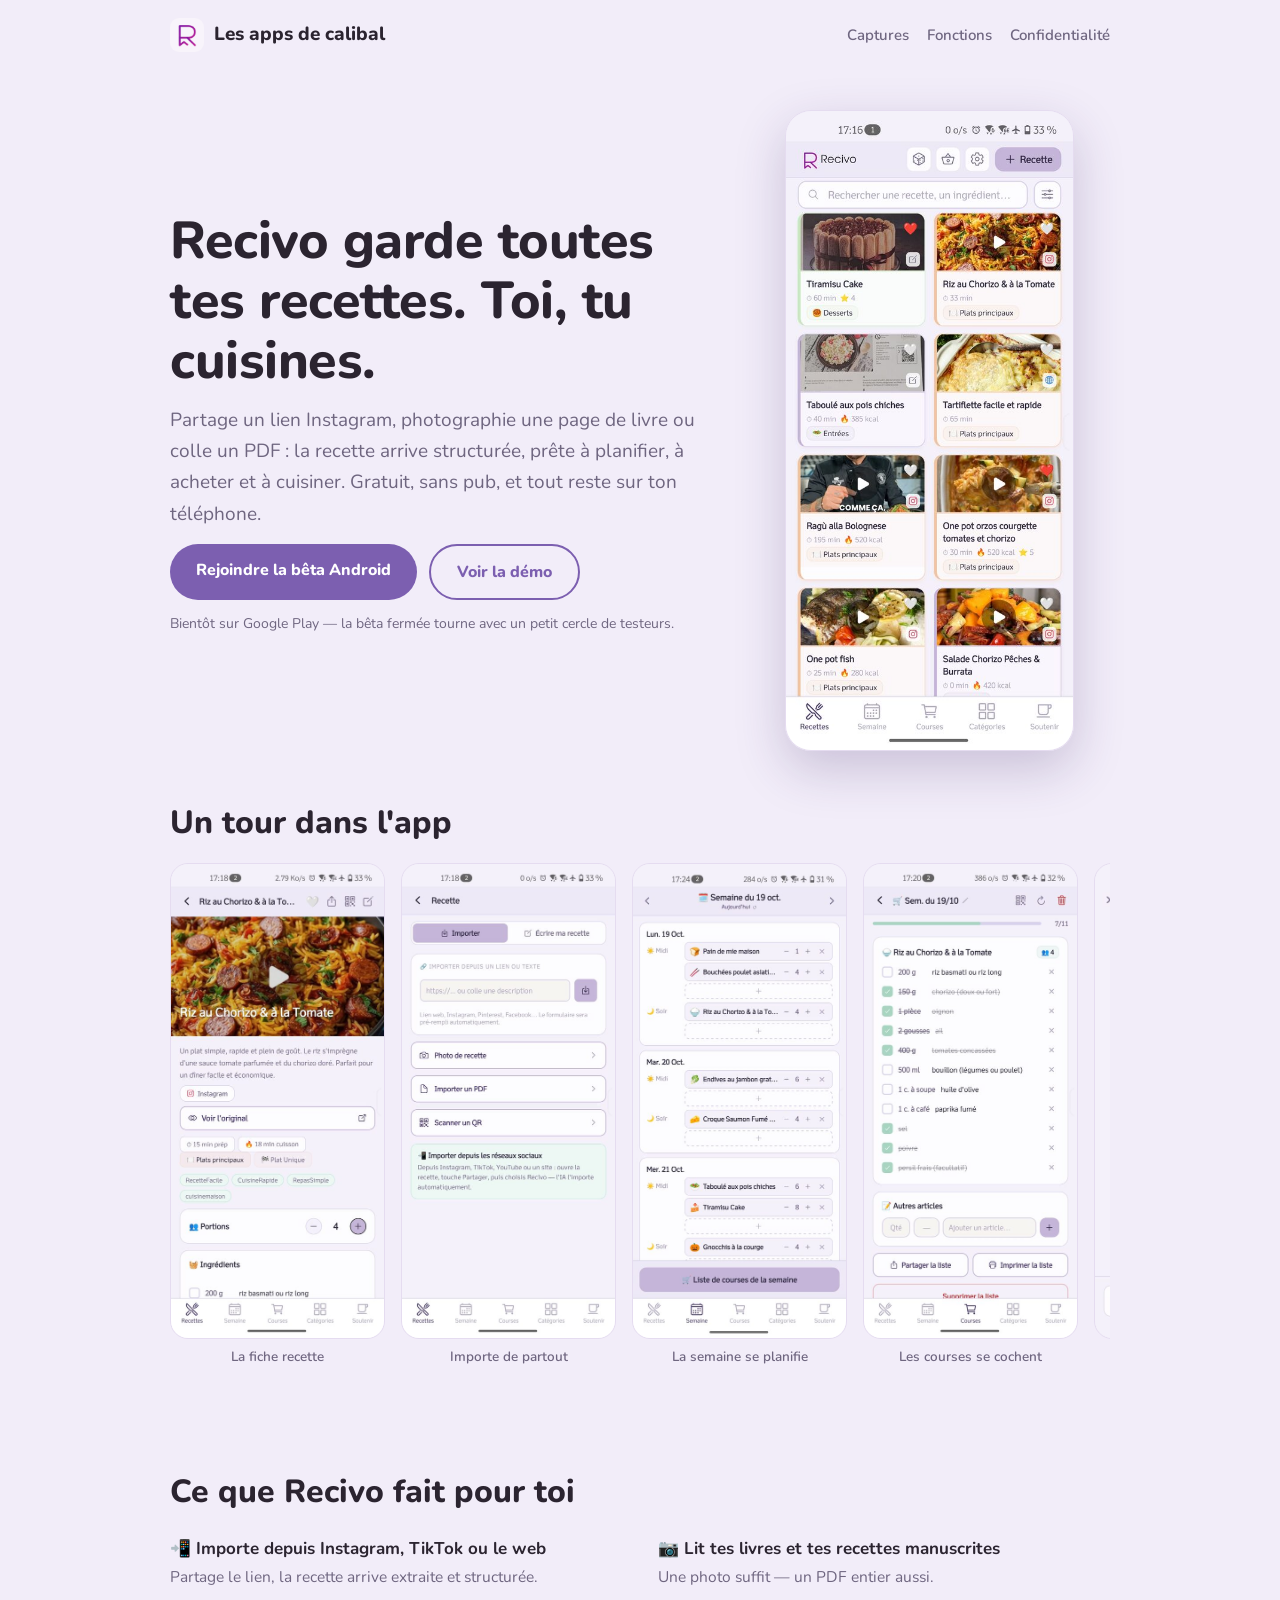
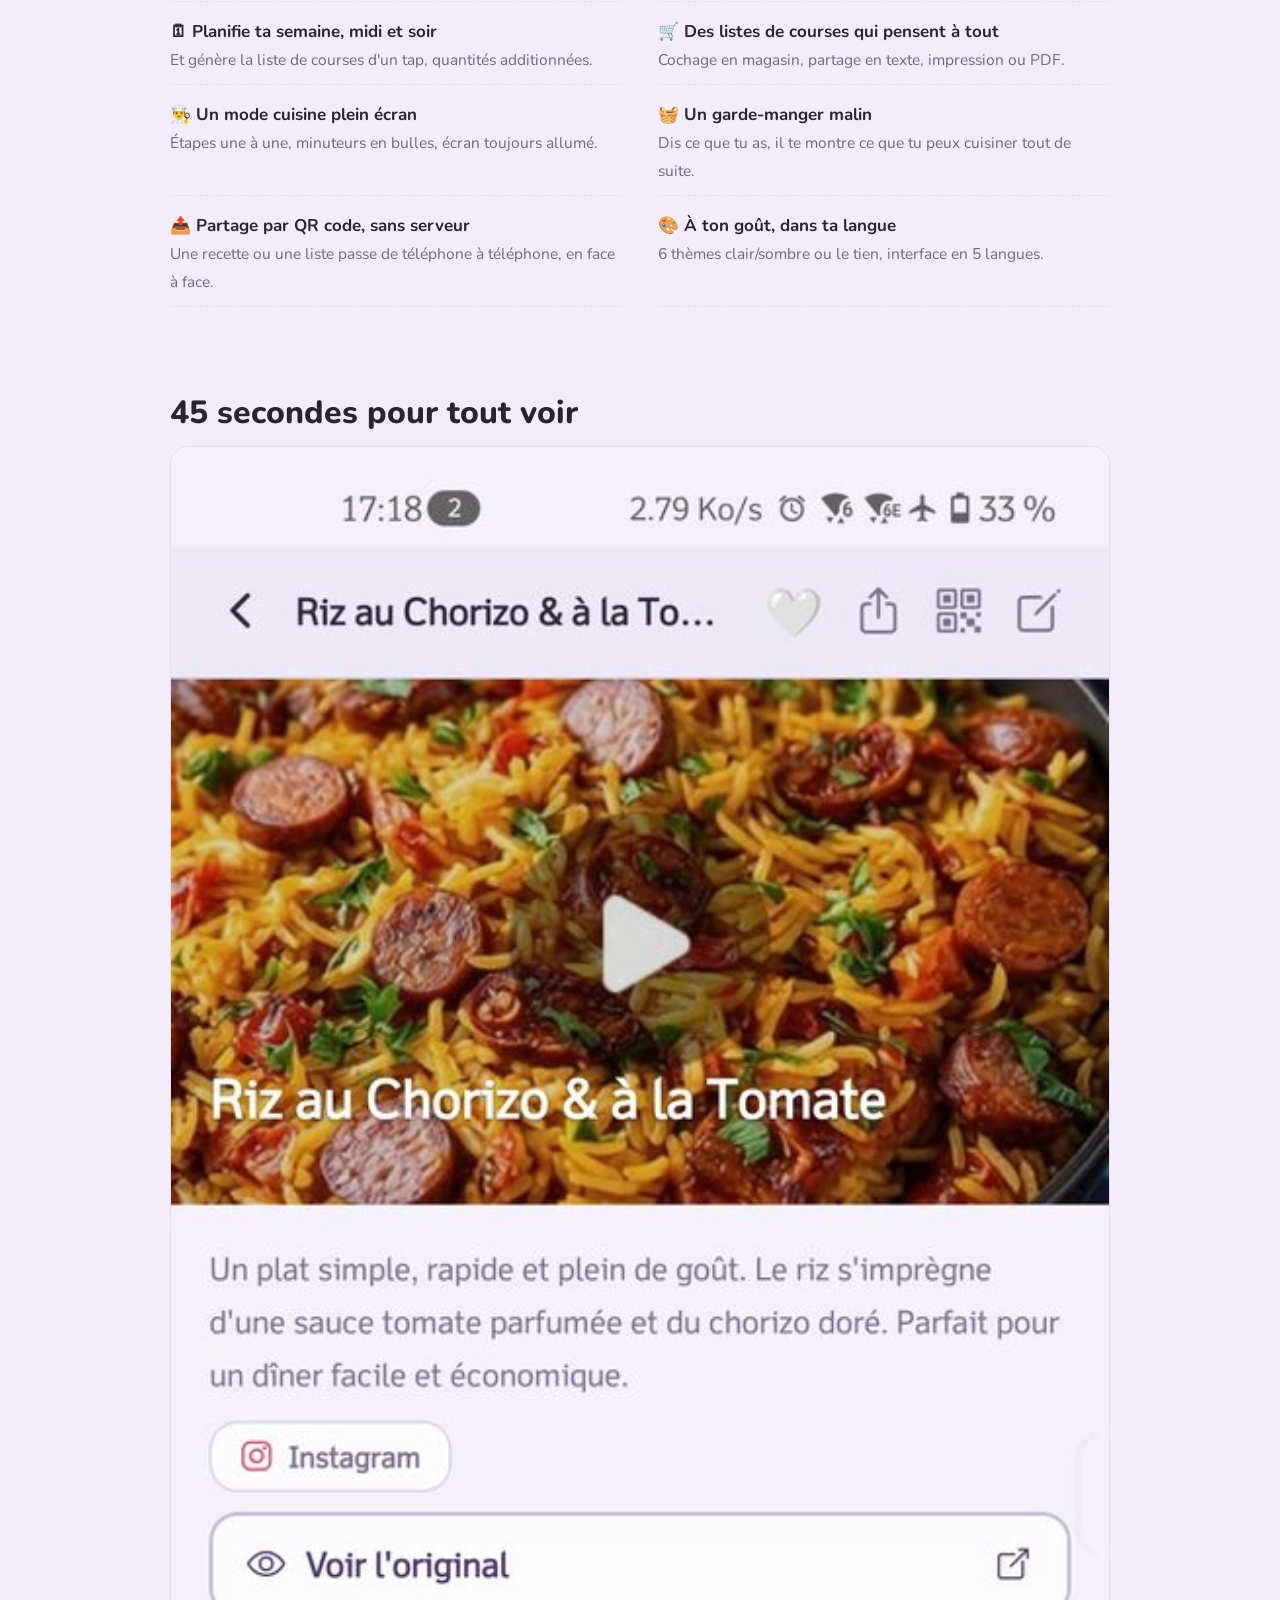
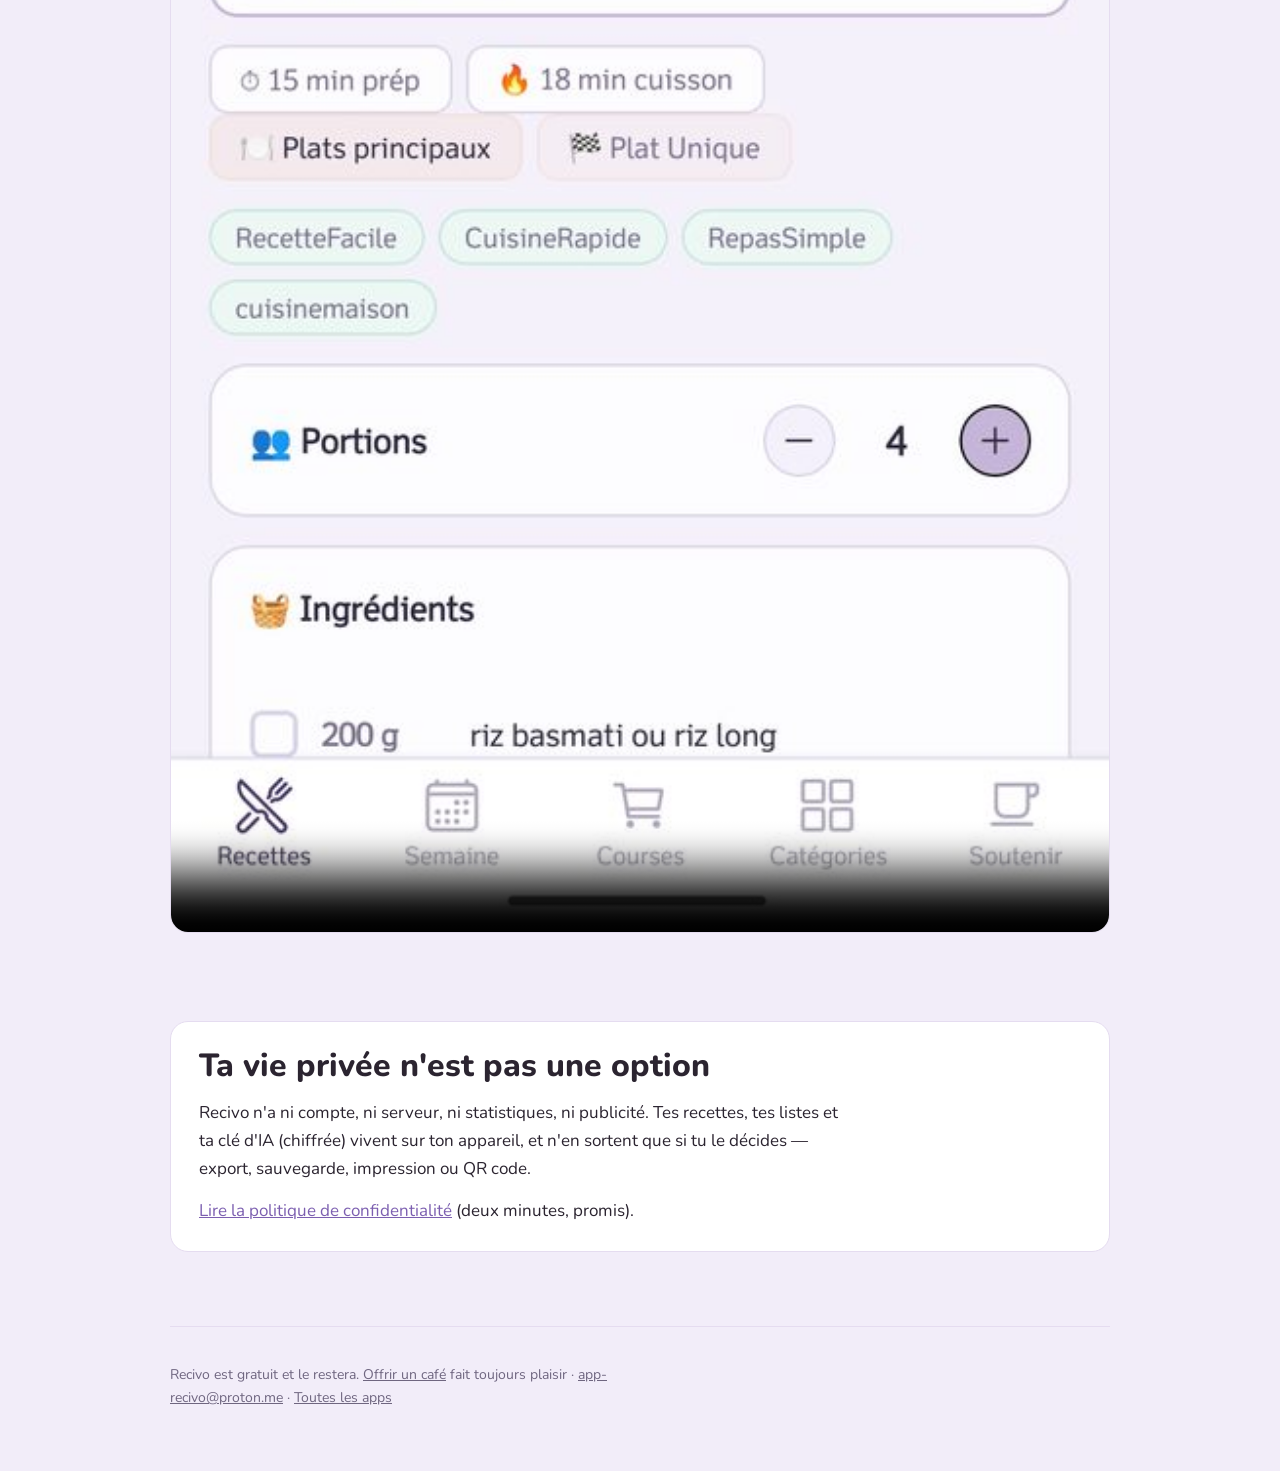
==== commit 767e7159: "Signé calibal Co-Authored-By: Claude Fable 5 <noreply@anthropic.com>" ====
--- a/recivo/index.html
+++ b/recivo/index.html
@@ -16,7 +16,7 @@
 
   <header class="top">
     <img src="../assets/recivo-icon.png" alt="">
-    <a href="../">Les apps d'Olivier</a>
+    <a href="../">Les apps de calibal</a>
     <nav>
       <a href="#captures">Captures</a>
       <a href="#fonctions">Fonctions</a>
